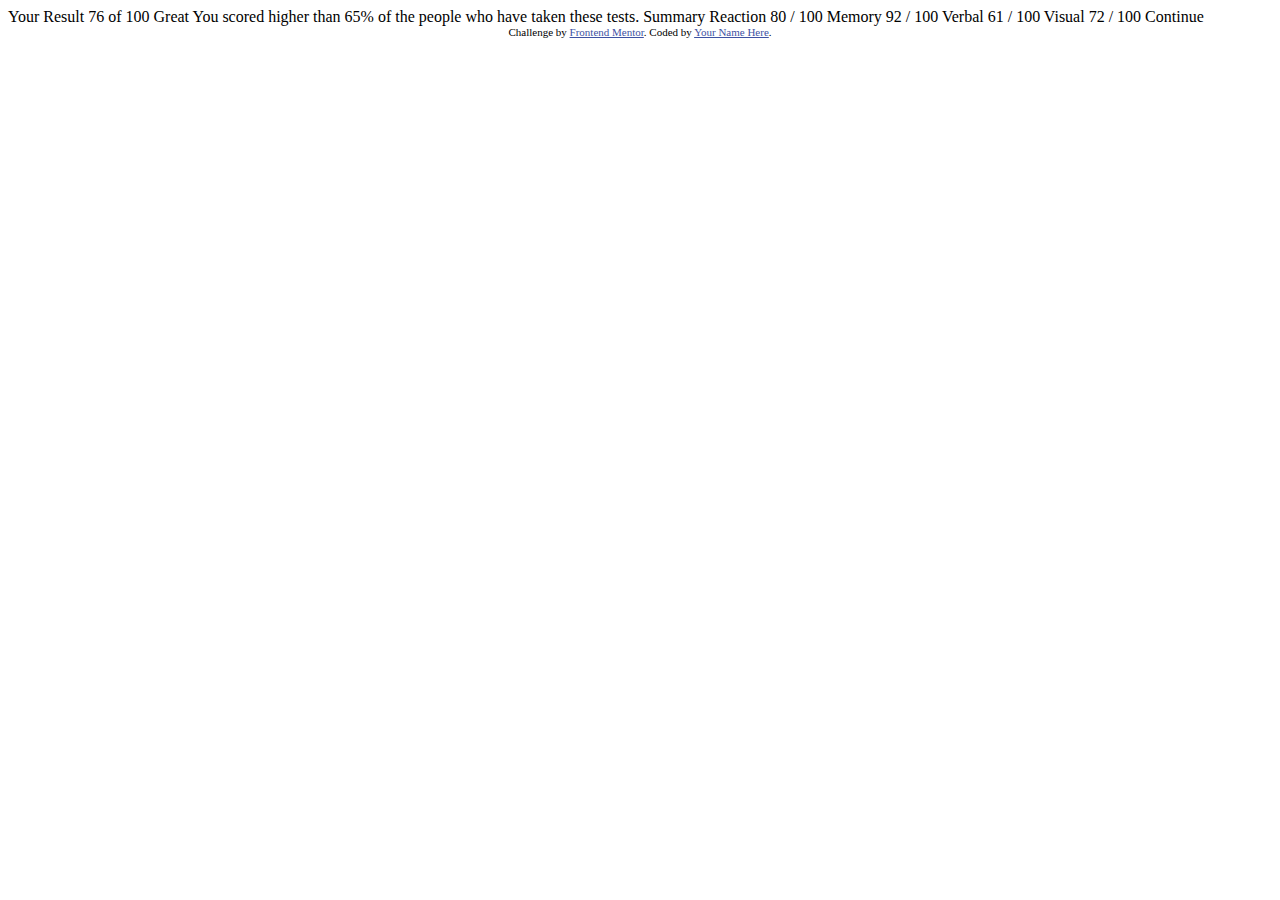
==== landingPage/result-summary/index.html @ 470fc909 "start new project result-summary" ====
<!DOCTYPE html>
<html lang="en">
<head>
  <meta charset="UTF-8">
  <meta name="viewport" content="width=device-width, initial-scale=1.0"> <!-- displays site properly based on user's device -->

  <link rel="icon" type="image/png" sizes="32x32" href="./assets/images/favicon-32x32.png">
  
  <title>Frontend Mentor | Results summary component</title>

  <!-- Feel free to remove these styles or customise in your own stylesheet 👍 -->
  <style>
    .attribution { font-size: 11px; text-align: center; }
    .attribution a { color: hsl(228, 45%, 44%); }
  </style>
</head>
<body>

  Your Result
  76
  of 100

  Great
  You scored higher than 65% of the people who have taken these tests.
  
  Summary

  Reaction
  80 / 100

  Memory
  92 / 100

  Verbal
  61 / 100

  Visual
  72 / 100

  Continue
  
  <div class="attribution">
    Challenge by <a href="https://www.frontendmentor.io?ref=challenge" target="_blank">Frontend Mentor</a>. 
    Coded by <a href="#">Your Name Here</a>.
  </div>
</body>
</html>
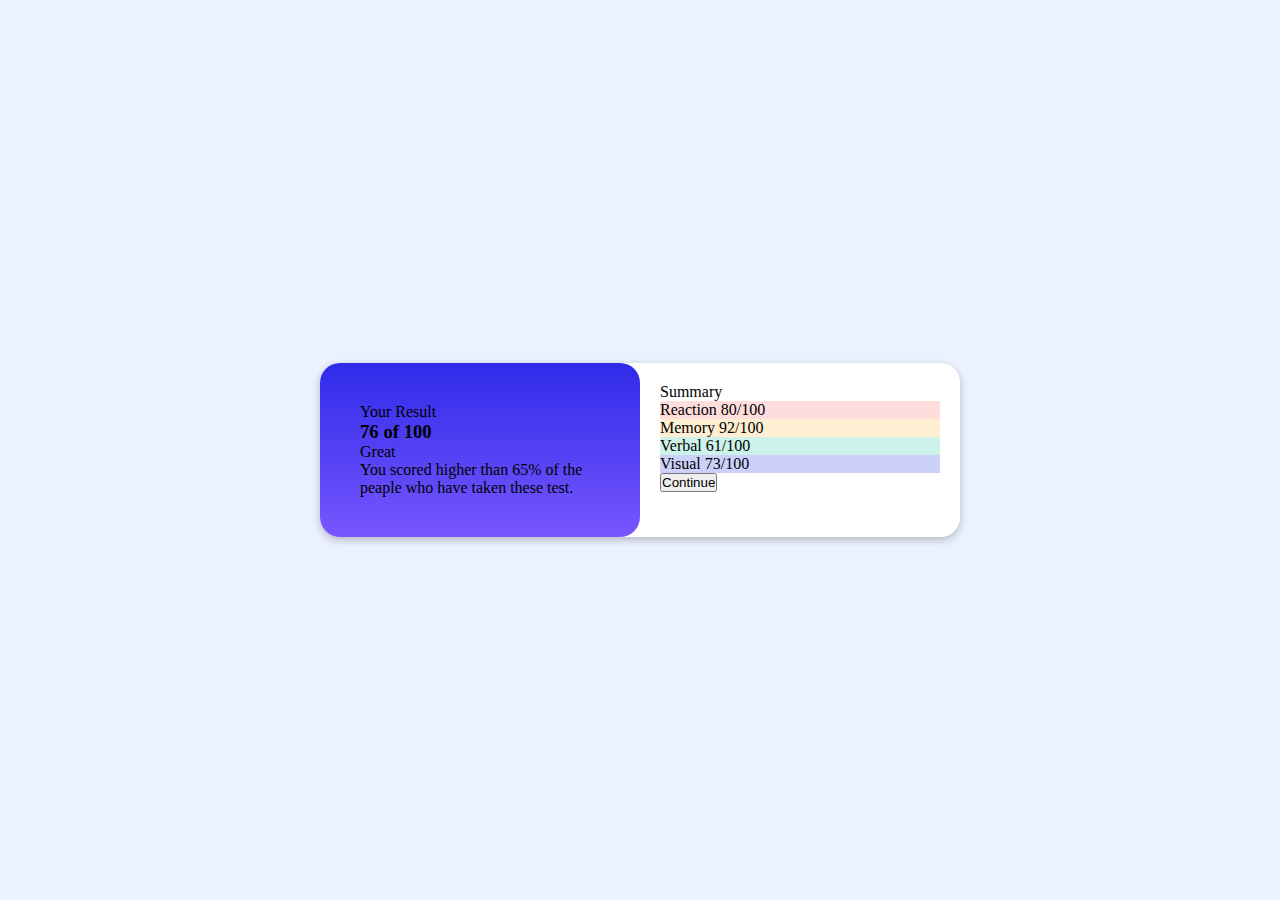
==== commit abe50624: "css adjustments on result summary project" ====
--- a/landingPage/result-summary/index.html
+++ b/landingPage/result-summary/index.html
@@ -2,46 +2,31 @@
 <html lang="en">
 <head>
   <meta charset="UTF-8">
-  <meta name="viewport" content="width=device-width, initial-scale=1.0"> <!-- displays site properly based on user's device -->
-
-  <link rel="icon" type="image/png" sizes="32x32" href="./assets/images/favicon-32x32.png">
-  
-  <title>Frontend Mentor | Results summary component</title>
-
-  <!-- Feel free to remove these styles or customise in your own stylesheet 👍 -->
-  <style>
-    .attribution { font-size: 11px; text-align: center; }
-    .attribution a { color: hsl(228, 45%, 44%); }
-  </style>
+  <meta name="viewport" content="width=device-width, initial-scale=1.0">
+  <link rel="icon" type="image/webp" sizes="32x32" href="../result-summary/assets/images/favicon-wesley.webp">
+  <link rel="stylesheet" href="../result-summary/css/style.css">
+  <link rel="stylesheet" href="./css/collors.css">
+  <title>Result Summary</title>
 </head>
 <body>
 
-  Your Result
-  76
-  of 100
-
-  Great
-  You scored higher than 65% of the people who have taken these tests.
+  <div class="container">
+    <div class="your-result">
+      <p id="titleResult">Your Result</p>
+      <h3 id="numberResult">76 <span>of 100</span></h3>
+      <p id="pre-analysis">Great</p>
+      <p id="analysis">You scored higher than 65% of the peaple who have taken these test.</p>
+    </div>
   
-  Summary
-
-  Reaction
-  80 / 100
-
-  Memory
-  92 / 100
-
-  Verbal
-  61 / 100
-
-  Visual
-  72 / 100
-
-  Continue
-  
-  <div class="attribution">
-    Challenge by <a href="https://www.frontendmentor.io?ref=challenge" target="_blank">Frontend Mentor</a>. 
-    Coded by <a href="#">Your Name Here</a>.
+    <div class="summary">
+      <p id="titleSumamary">Summary</p>
+      <div class="reaction">Reaction 80/100</div>
+      <div class="memory">Memory 92/100</div>
+      <div class="verbal">Verbal 61/100</div>
+      <div class="visual">Visual 73/100</div>
+      <button>Continue</button>
+    </div>
   </div>
 </body>
-</html>+</html>
+
--- a/landingPage/result-summary/css/style.css
+++ b/landingPage/result-summary/css/style.css
@@ -0,0 +1,53 @@
+* {
+    margin: 0;
+    padding: 0;
+    box-sizing: border-box;
+}
+
+body {
+    background-color: var(--PaleBlue);
+    display: flex;
+    justify-content: center;
+    height: 100vh;
+    align-items: center;
+}
+
+
+.container {
+    border-radius: 20px 0 0 20px;
+    width: 50%;
+    display: flex;
+    background-color: white;
+    box-shadow: rgba(0, 0, 0, 0.24) 0px 3px 8px;
+    border-radius: 20px;
+}
+
+.your-result {
+    background: linear-gradient(to top, hsl(252, 100%, 67%), hsl(241, 81%, 54%));
+    padding: 40px;
+    width: 50%;
+    border-radius: 20px;
+}
+
+.summary {
+    background-color: white;
+    padding: 20px;
+    width: 50%;
+    border-radius: 20px;
+}
+
+.reaction {
+    background-color: var(--LightRed);
+}
+
+.memory {
+    background-color: var(--OrangeyYellow);
+}
+
+.verbal {
+    background-color: var(--GreenTeal);
+}
+
+.visual {
+    background-color: var(--CobaltBlue);
+}--- a/landingPage/result-summary/css/collors.css
+++ b/landingPage/result-summary/css/collors.css
@@ -0,0 +1,16 @@
+:root {
+    --LightRed: hsla(0, 100%, 67%, 0.2);
+    --OrangeyYellow: hsla(39, 100%, 56%, 0.2);
+    --GreenTeal: hsla(166, 100%, 37%, 0.2);
+    --CobaltBlue: hsla(234, 100%, 45%, 0.2);
+
+    --LightSlateBlue: hsl(252, 100%, 67%);
+    --LightRoyalBlue: hsl(241, 81%, 54%);
+    --VioletBlue: hsla(256, 72%, 46%, 1);
+    --PersianBlue: hsla(241, 72%, 46%, 0);
+
+    --White: hsl(0, 0%, 100%);
+    --PaleBlue: hsl(221, 100%, 96%);
+    --LightLavender: hsl(241, 100%, 89%);
+    --DarkGrayBlue: hsl(224, 30%, 27%);
+}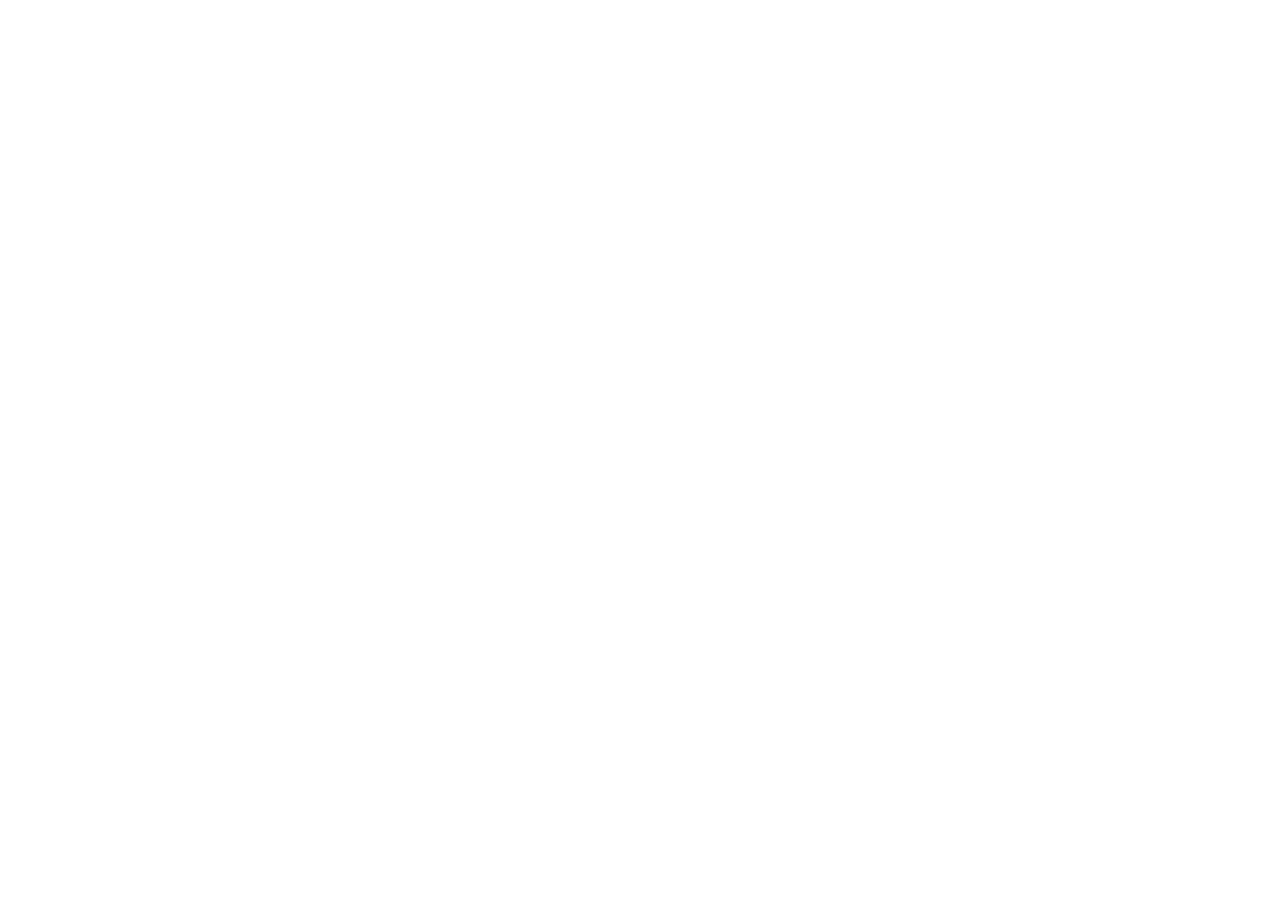
==== commit b7b54bd8: "reset result summary project" ====
--- a/landingPage/result-summary/index.html
+++ b/landingPage/result-summary/index.html
@@ -9,24 +9,6 @@
   <title>Result Summary</title>
 </head>
 <body>
-
-  <div class="container">
-    <div class="your-result">
-      <p id="titleResult">Your Result</p>
-      <h3 id="numberResult">76 <span>of 100</span></h3>
-      <p id="pre-analysis">Great</p>
-      <p id="analysis">You scored higher than 65% of the peaple who have taken these test.</p>
-    </div>
-  
-    <div class="summary">
-      <p id="titleSumamary">Summary</p>
-      <div class="reaction">Reaction 80/100</div>
-      <div class="memory">Memory 92/100</div>
-      <div class="verbal">Verbal 61/100</div>
-      <div class="visual">Visual 73/100</div>
-      <button>Continue</button>
-    </div>
-  </div>
 </body>
 </html>
 
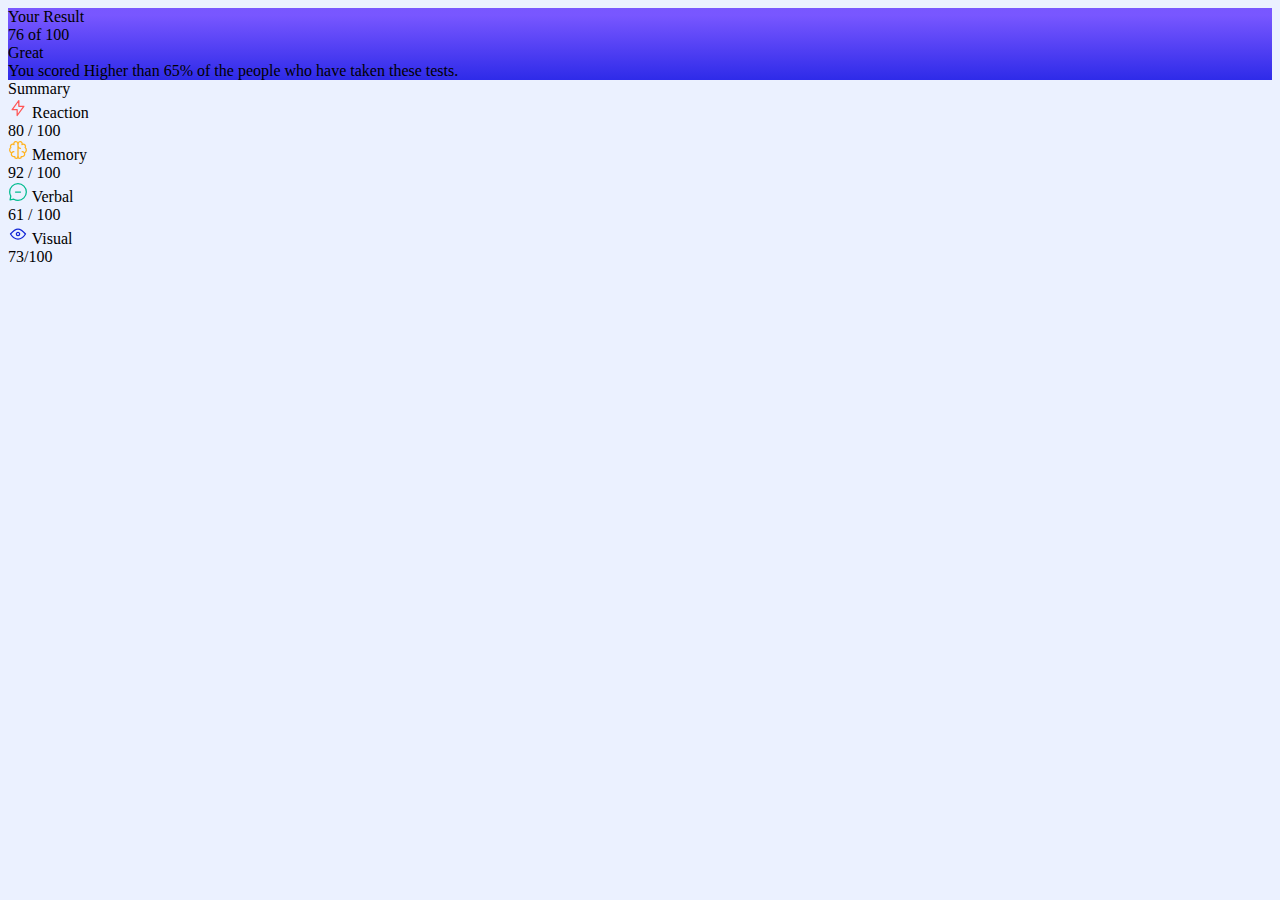
==== commit a1870e73: "adjustments result-summary" ====
--- a/landingPage/result-summary/index.html
+++ b/landingPage/result-summary/index.html
@@ -1,5 +1,6 @@
 <!DOCTYPE html>
 <html lang="en">
+
 <head>
   <meta charset="UTF-8">
   <meta name="viewport" content="width=device-width, initial-scale=1.0">
@@ -8,7 +9,63 @@
   <link rel="stylesheet" href="./css/collors.css">
   <title>Result Summary</title>
 </head>
+
 <body>
+  <div class="container">
+    <section class="your-result">
+      <header id="result">
+        Your Result
+      </header>
+      <div class="average-container">
+        76 <span>of 100</span>
+      </div>
+      <div class="praise">
+        Great
+      </div>
+      <footer>
+        You scored Higher than 65% of the people who have taken these tests.
+      </footer>
+    </section>
+    <section class="your-summmary">
+      <header id="summary">
+        Summary
+      </header>
+      <div class="details-container">
+        <div class="reaction">
+          <div class="reaction-img">
+            <img src="./assets/images/icon-reaction.svg" alt="ray.logo"> Reaction
+          </div>
+          <div class="reaction-grade">80 / 100
+          </div>
+        </div>
+        <div class="memory">
+          <div class="memory-img">
+            <img src="./assets/images/icon-memory.svg" alt="brain.logo"> Memory
+          </div>
+          <div class="memory-grade">
+            92 / 100
+          </div>
+        </div>
+        <div class="Verbal">
+          <div class="verbal-img">
+            <img src="./assets/images/icon-verbal.svg" alt="talk.logo"> Verbal
+          </div>
+          <div class="verbal-grade">
+            61 / 100
+          </div>
+        </div>
+        <div class="Visual">
+          <div class="visual-img">
+            <img src="./assets/images/icon-visual.svg" alt="eye.logo"> Visual
+          </div>
+          <div class="visual-grade">
+            73/100
+          </div>
+        </div>
+      </div>
+    </section>
+  </div>
+
 </body>
-</html>
 
+</html>--- a/landingPage/result-summary/css/style.css
+++ b/landingPage/result-summary/css/style.css
@@ -0,0 +1,7 @@
+body {
+    background-color: var(--PaleBlue);
+}
+
+.your-result {
+    background: linear-gradient(0deg, hsl(241, 81%, 54%)0%, hsl(252, 100%, 67%)90%);
+}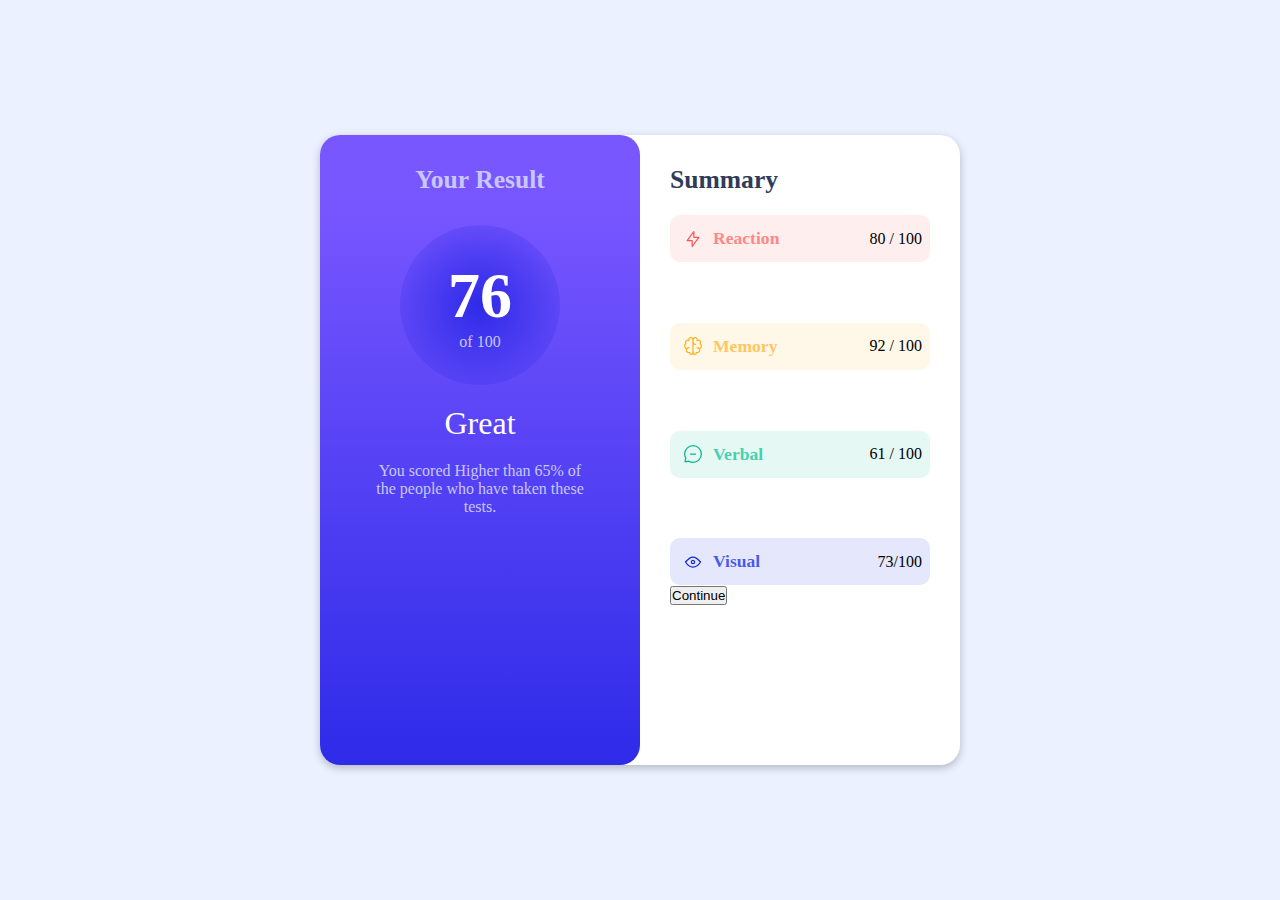
==== commit 14c68afd: "container summary adjustments" ====
--- a/landingPage/result-summary/index.html
+++ b/landingPage/result-summary/index.html
@@ -33,36 +33,39 @@
       <div class="details-container">
         <div class="reaction">
           <div class="reaction-img">
-            <img src="./assets/images/icon-reaction.svg" alt="ray.logo"> Reaction
+            <img src="./assets/images/icon-reaction.svg" alt="ray.logo"> <span>Reaction</span>
           </div>
           <div class="reaction-grade">80 / 100
           </div>
         </div>
         <div class="memory">
           <div class="memory-img">
-            <img src="./assets/images/icon-memory.svg" alt="brain.logo"> Memory
+            <img src="./assets/images/icon-memory.svg" alt="brain.logo"> <span>Memory</span>
           </div>
           <div class="memory-grade">
             92 / 100
           </div>
         </div>
-        <div class="Verbal">
+        <div class="verbal">
           <div class="verbal-img">
-            <img src="./assets/images/icon-verbal.svg" alt="talk.logo"> Verbal
+            <img src="./assets/images/icon-verbal.svg" alt="talk.logo"> <span>Verbal</span>
           </div>
           <div class="verbal-grade">
             61 / 100
           </div>
         </div>
-        <div class="Visual">
+        <div class="visual">
           <div class="visual-img">
-            <img src="./assets/images/icon-visual.svg" alt="eye.logo"> Visual
+            <img src="./assets/images/icon-visual.svg" alt="eye.logo"> <span>Visual</span>
           </div>
           <div class="visual-grade">
             73/100
           </div>
         </div>
       </div>
+      <button>
+        Continue
+      </button>
     </section>
   </div>
 
--- a/landingPage/result-summary/css/style.css
+++ b/landingPage/result-summary/css/style.css
@@ -1,7 +1,147 @@
+* {
+    margin: 0;
+    padding: 0;
+    box-sizing: border-box;
+}
+
 body {
     background-color: var(--PaleBlue);
+    display: flex;
+    align-items: center;
+    justify-content: center;
+    height: 100vh;
+}
+
+.container {
+    display: flex;
+    box-shadow: rgba(0, 0, 0, 0.24) 0px 3px 8px;
+    border-radius: 20px;
+    background-color: white;
+    width: 50%;
+    height: 70vh;
 }
 
 .your-result {
     background: linear-gradient(0deg, hsl(241, 81%, 54%)0%, hsl(252, 100%, 67%)90%);
-}+    border-radius: 20px;
+    width: 50%;
+    display: flex;
+    flex-direction: column;
+    align-items: center;
+}
+
+#result {
+    padding: 30px;
+    font-size: 1.6rem;
+    color: var(--LightLavender);
+    font-weight: bold;
+}
+
+.average-container {
+    background: radial-gradient(circle, hsl(241, 81%, 54%) 0%, rgba(0,0,0,0) 90%);
+    color: white;
+    display: flex;
+    height: 160px;
+    width: 160px;
+    flex-direction: column;
+    align-items: center;
+    justify-content: center;
+    padding: 30px;
+    border-radius: 50%;
+    font-size: 4rem;
+    font-weight: bold;  
+}
+
+.average-container span {
+    font-size: 1rem;
+    font-weight: normal;
+    color: var(--LightLavender);
+}
+
+.praise {
+    color: white;
+    font-size: 2rem;
+    padding: 20px;
+}
+
+footer {
+    color: var(--LightLavender);
+    display: flex;
+    width: 70%;
+    text-align: center;
+}
+
+
+/* Summary Customization */ 
+
+.your-summmary {
+    width: 50%;
+    padding: 30px;
+}
+
+#summary {
+    font-size: 1.6rem;
+    font-weight: bold;
+    color: var(--DarkGrayBlue);
+    margin-bottom: 20px;
+}
+.details-container {
+    height: 65%;
+    display: flex;
+    flex-direction: column;
+    justify-content: space-between;
+}
+
+.details-container span {
+    margin-left: 10px;
+}
+
+.reaction, .memory, .verbal, .visual {
+    padding: 8px;
+    border-radius: 10px;
+    display: flex;
+    justify-content: space-between;
+    align-items: center;
+}
+
+.reaction-img, .memory-img, .verbal-img, .visual-img {
+    display: flex;
+    align-items: center;
+    font-size: 1.1rem;
+    font-weight:bold;
+    padding: 5px;
+    width: 50%;
+}
+
+.reaction {
+    background-color: var(--LightRed);
+}
+
+.reaction-img {
+    color: var(--DarkLightRed);
+}
+
+.memory {
+    background-color: var(--OrangeyYellow);
+}
+
+.memory-img {
+    color: var(--DarkOrangeyYellow);
+}
+
+.verbal {
+    background-color: var(--GreenTeal);
+}
+
+.verbal-img{
+    color: var(--DarkGreenTeal);
+}
+
+.visual {
+    background-color: var(--CobaltBlue);
+}
+
+.visual-img {
+    color: var(--DarkCobaltBlue);
+}
+
--- a/landingPage/result-summary/css/collors.css
+++ b/landingPage/result-summary/css/collors.css
@@ -1,13 +1,17 @@
 :root {
-    --LightRed: hsla(0, 100%, 67%, 0.2);
-    --OrangeyYellow: hsla(39, 100%, 56%, 0.2);
-    --GreenTeal: hsla(166, 100%, 37%, 0.2);
-    --CobaltBlue: hsla(234, 100%, 45%, 0.2);
+    --LightRed: hsla(0, 100%, 67%, 0.1);
+    --DarkLightRed: hsla(0, 100%, 67%, 0.7);
+    --OrangeyYellow: hsla(39, 100%, 56%, 0.1);
+    --DarkOrangeyYellow: hsla(39, 100%, 56%, 0.7);
+    --GreenTeal: hsla(166, 100%, 37%, 0.1);
+    --DarkGreenTeal: hsla(166, 100%, 37%, 0.7);
+    --CobaltBlue: hsla(234, 100%, 45%, 0.1);
+    --DarkCobaltBlue: hsla(234, 100%, 45%, 0.7);
 
     --LightSlateBlue: hsl(252, 100%, 67%);
     --LightRoyalBlue: hsl(241, 81%, 54%);
     --VioletBlue: hsla(256, 72%, 46%, 1);
-    --PersianBlue: hsla(241, 72%, 46%, 0);
+    --PersianBlue: hsla(241, 72%, 46%, 1);
 
     --White: hsl(0, 0%, 100%);
     --PaleBlue: hsl(221, 100%, 96%);
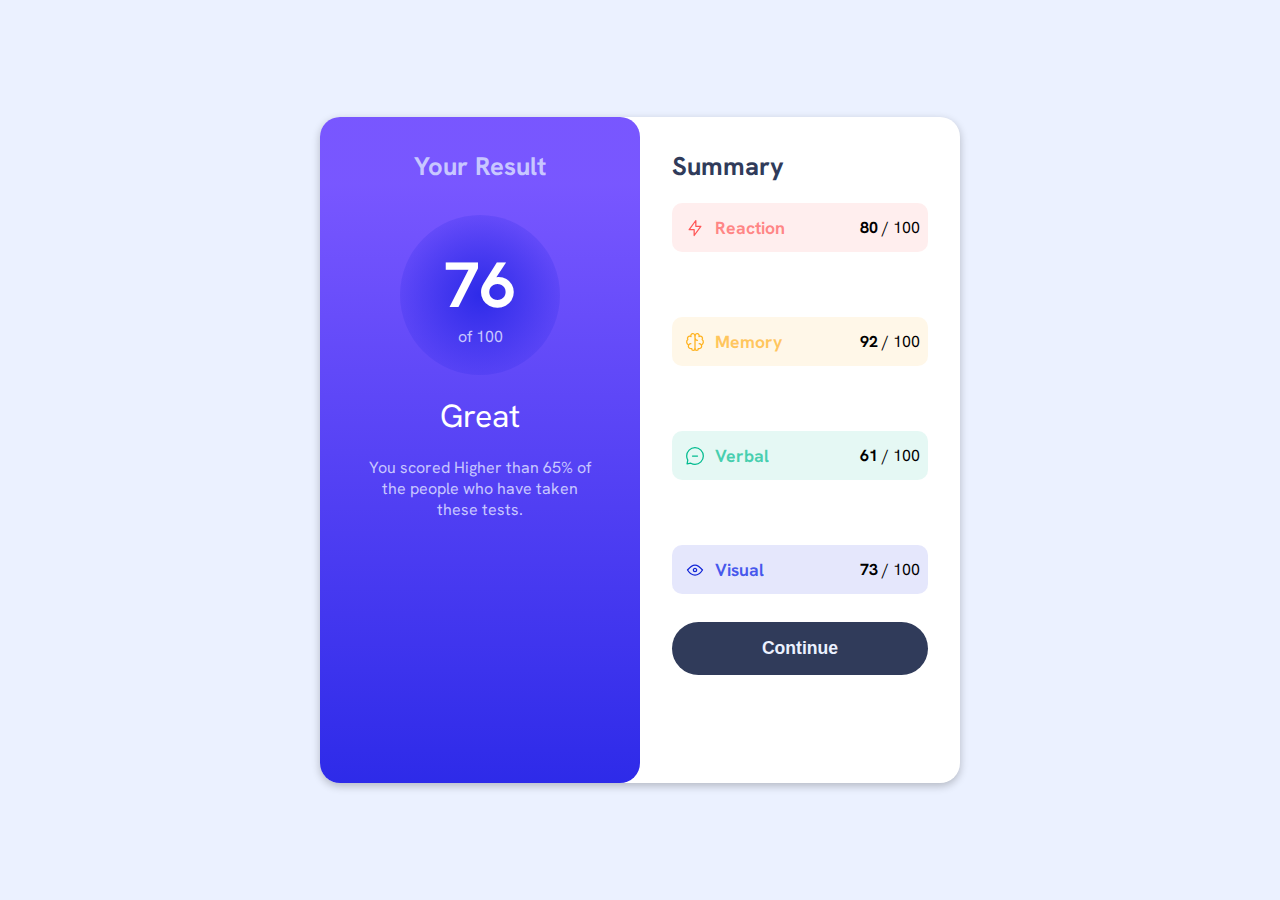
==== commit 65383cc3: "adjustments summary css project" ====
--- a/landingPage/result-summary/index.html
+++ b/landingPage/result-summary/index.html
@@ -35,7 +35,8 @@
           <div class="reaction-img">
             <img src="./assets/images/icon-reaction.svg" alt="ray.logo"> <span>Reaction</span>
           </div>
-          <div class="reaction-grade">80 / 100
+          <div class="reaction-grade">
+            <b>80</b>  / 100
           </div>
         </div>
         <div class="memory">
@@ -43,7 +44,7 @@
             <img src="./assets/images/icon-memory.svg" alt="brain.logo"> <span>Memory</span>
           </div>
           <div class="memory-grade">
-            92 / 100
+            <b>92</b>  / 100
           </div>
         </div>
         <div class="verbal">
@@ -51,7 +52,7 @@
             <img src="./assets/images/icon-verbal.svg" alt="talk.logo"> <span>Verbal</span>
           </div>
           <div class="verbal-grade">
-            61 / 100
+            <b>61</b>  / 100
           </div>
         </div>
         <div class="visual">
@@ -59,7 +60,7 @@
             <img src="./assets/images/icon-visual.svg" alt="eye.logo"> <span>Visual</span>
           </div>
           <div class="visual-grade">
-            73/100
+            <b>73</b>  / 100
           </div>
         </div>
       </div>
--- a/landingPage/result-summary/css/style.css
+++ b/landingPage/result-summary/css/style.css
@@ -1,3 +1,6 @@
+
+@import url('https://fonts.googleapis.com/css2?family=Hanken+Grotesk:ital,wght@0,100..900;1,100..900&display=swap');
+
 * {
     margin: 0;
     padding: 0;
@@ -10,6 +13,7 @@
     align-items: center;
     justify-content: center;
     height: 100vh;
+    font-family: 'Hanken Grotesk', sans-serif;
 }
 
 .container {
@@ -18,7 +22,7 @@
     border-radius: 20px;
     background-color: white;
     width: 50%;
-    height: 70vh;
+    height: 74vh;
 }
 
 .your-result {
@@ -31,7 +35,7 @@
 }
 
 #result {
-    padding: 30px;
+    padding: 2rem;
     font-size: 1.6rem;
     color: var(--LightLavender);
     font-weight: bold;
@@ -76,7 +80,7 @@
 
 .your-summmary {
     width: 50%;
-    padding: 30px;
+    padding: 2rem;
 }
 
 #summary {
@@ -145,3 +149,20 @@
     color: var(--DarkCobaltBlue);
 }
 
+
+button {
+    background-color: var(--DarkGrayBlue);
+    color: var(--PaleBlue);
+    font-weight: bold;
+    font-size: 1.1rem;
+    padding: 1rem;
+    width: 100%;
+    border-radius: 40px;
+    margin-top: 28px;
+    border: none;
+}
+
+button:hover {
+    cursor:pointer;
+    background-color: var(--OnClickDarkGrayBlue);
+}
--- a/landingPage/result-summary/css/collors.css
+++ b/landingPage/result-summary/css/collors.css
@@ -17,4 +17,5 @@
     --PaleBlue: hsl(221, 100%, 96%);
     --LightLavender: hsl(241, 100%, 89%);
     --DarkGrayBlue: hsl(224, 30%, 27%);
+    --OnClickDarkGrayBlue: hsl(224, 60%, 27%);
 }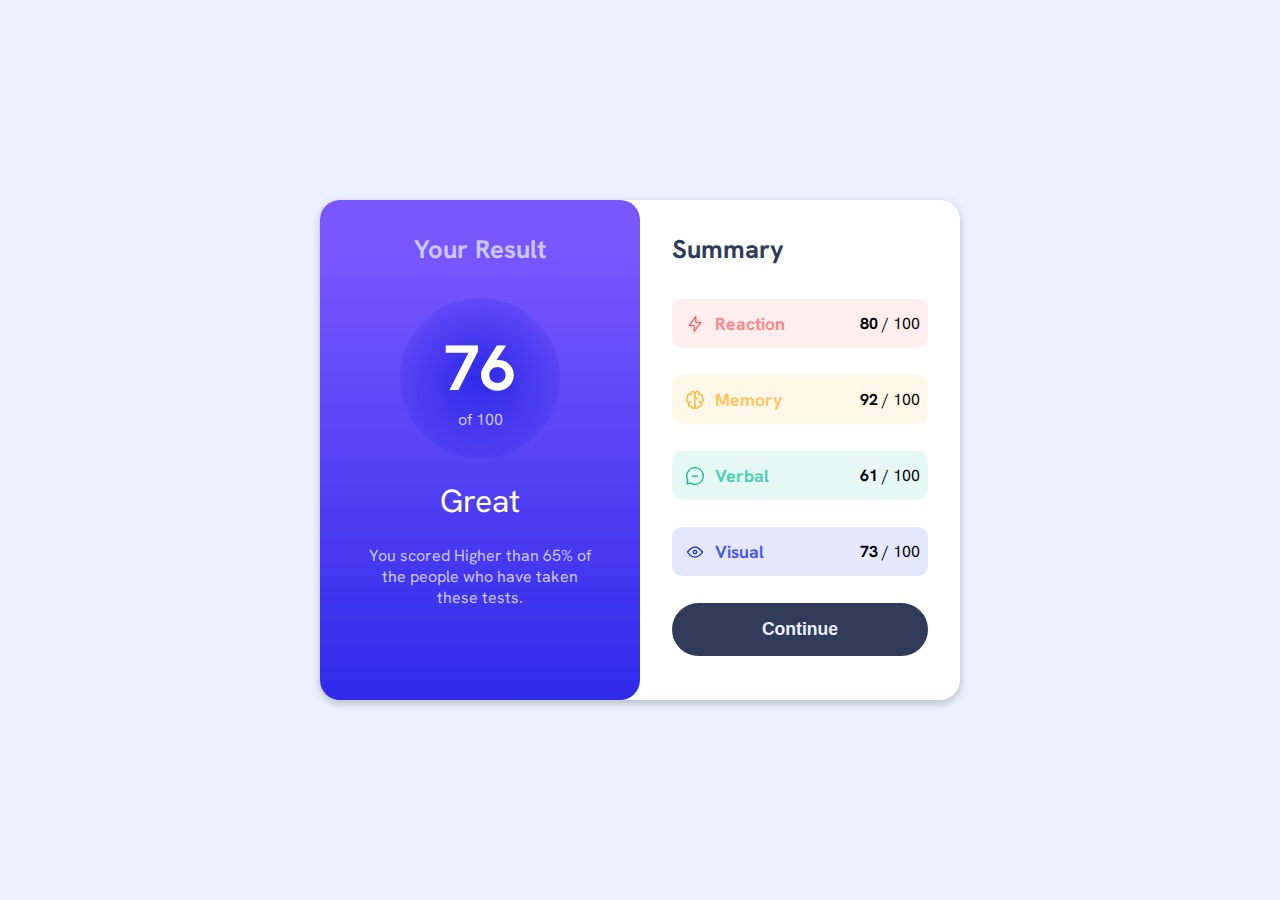
==== commit eb2007d4: "applying responsiveness" ====
--- a/landingPage/result-summary/index.html
+++ b/landingPage/result-summary/index.html
@@ -7,6 +7,7 @@
   <link rel="icon" type="image/webp" sizes="32x32" href="../result-summary/assets/images/favicon-wesley.webp">
   <link rel="stylesheet" href="../result-summary/css/style.css">
   <link rel="stylesheet" href="./css/collors.css">
+  <link rel="stylesheet" href="./css/media.css">
   <title>Result Summary</title>
 </head>
 
@@ -63,10 +64,11 @@
             <b>73</b>  / 100
           </div>
         </div>
+        <button>
+          Continue
+        </button>
       </div>
-      <button>
-        Continue
-      </button>
+      
     </section>
   </div>
 
--- a/landingPage/result-summary/css/style.css
+++ b/landingPage/result-summary/css/style.css
@@ -23,6 +23,7 @@
     background-color: white;
     width: 50%;
     height: 74vh;
+    max-height: 500px;
 }
 
 .your-result {
@@ -32,6 +33,7 @@
     display: flex;
     flex-direction: column;
     align-items: center;
+    
 }
 
 #result {
@@ -50,7 +52,7 @@
     flex-direction: column;
     align-items: center;
     justify-content: center;
-    padding: 30px;
+    padding: 2rem;
     border-radius: 50%;
     font-size: 4rem;
     font-weight: bold;  
@@ -65,7 +67,7 @@
 .praise {
     color: white;
     font-size: 2rem;
-    padding: 20px;
+    padding: 1.4rem;
 }
 
 footer {
@@ -73,6 +75,7 @@
     display: flex;
     width: 70%;
     text-align: center;
+    justify-content: center;
 }
 
 
@@ -81,6 +84,7 @@
 .your-summmary {
     width: 50%;
     padding: 2rem;
+    
 }
 
 #summary {
@@ -90,10 +94,10 @@
     margin-bottom: 20px;
 }
 .details-container {
-    height: 65%;
+    height: 88%;
     display: flex;
     flex-direction: column;
-    justify-content: space-between;
+    justify-content: space-around;
 }
 
 .details-container span {
@@ -156,10 +160,8 @@
     font-weight: bold;
     font-size: 1.1rem;
     padding: 1rem;
-    width: 100%;
     border-radius: 40px;
-    margin-top: 28px;
-    border: none;
+    border: none;                                                                                                                                                                                                                                                                                                                                                                                                                                                                                    
 }
 
 button:hover {
--- a/landingPage/result-summary/css/media.css
+++ b/landingPage/result-summary/css/media.css
@@ -0,0 +1,40 @@
+@media screen and (max-width: 1070px) {
+
+    .container {
+        border-radius: 0%;
+        width: 100%;
+        height: 100vh;
+        max-height: none;
+        flex-direction: column;
+        box-shadow: none;
+    }
+
+    /*result*/
+    .your-result {
+        border-radius: 0%;
+        width: 100%;
+    }
+
+    footer {
+        color: var(--LightLavender);
+        display: flex;
+        width: 80%;
+        font-size: 1.2rem;
+        padding-bottom: 2rem;
+        
+    }
+
+    /*summary*/
+
+    .your-summmary {
+        width: 100%;
+        background-color: white;          
+    }
+    #summary {
+        display: flex;
+        justify-content: center;
+    }
+    .details-container {
+        height: 100%;
+    }
+}